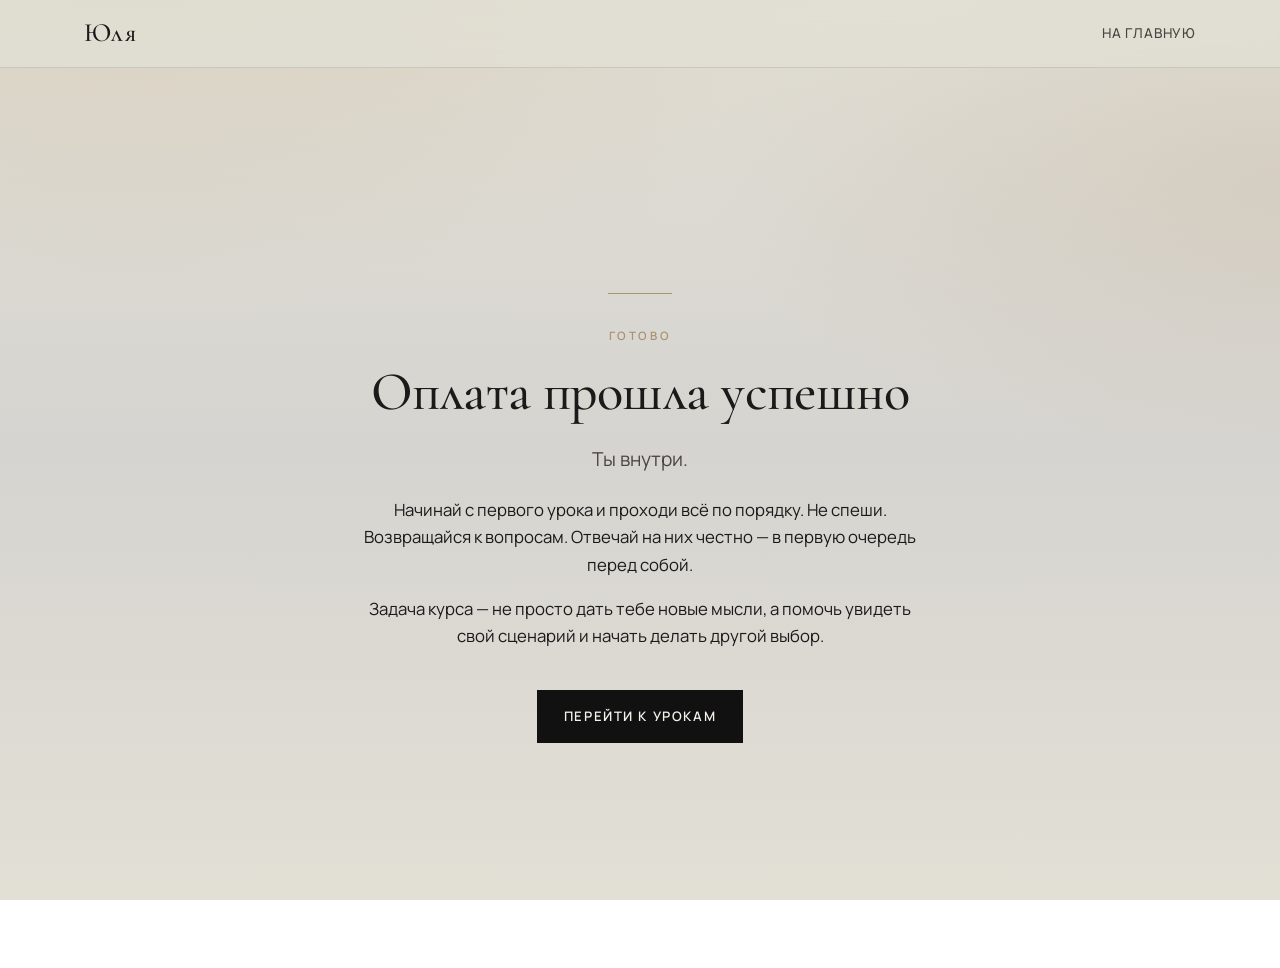
==== success.html @ bb906f4d "Add Yulia coaching landing page with favicon and optimized assets. Co-authored-by: Cursor <cursorage" ====
<!DOCTYPE html>
<html lang="ru">
  <head>
    <meta charset="UTF-8" />
    <meta name="viewport" content="width=device-width, initial-scale=1.0" />
    <title>Оплата прошла успешно — Юля</title>
    <meta
      name="description"
      content="Оплата прошла успешно. Начинай с первого урока курса."
    />
    <link rel="icon" href="favicon.ico" sizes="any" />
    <link rel="icon" href="favicon.svg" type="image/svg+xml" />
    <link rel="icon" href="favicon-32x32.png" type="image/png" sizes="32x32" />
    <link rel="icon" href="favicon-16x16.png" type="image/png" sizes="16x16" />
    <link rel="apple-touch-icon" href="apple-touch-icon.png" />
    <link rel="preconnect" href="https://fonts.googleapis.com" />
    <link rel="preconnect" href="https://fonts.gstatic.com" crossorigin />
    <link
      href="https://fonts.googleapis.com/css2?family=Cormorant+Garamond:ital,wght@0,400;0,500;1,400;1,500&family=Manrope:wght@400;500;600;700&display=swap"
      rel="stylesheet"
    />
    <link rel="stylesheet" href="css/styles.css" />
  </head>
  <body>
    <header class="site-header">
      <div class="container">
        <a class="brand" href="index.html">Юля</a>
        <nav class="nav">
          <a class="nav-link" href="index.html">На главную</a>
        </nav>
      </div>
    </header>

    <main class="success-page">
      <div class="success-card reveal is-visible">
        <div class="success-ornament" aria-hidden="true"></div>
        <p class="eyebrow">Готово</p>
        <h1>Оплата прошла успешно</h1>
        <p class="lead">Ты внутри.</p>
        <p>
          Начинай с первого урока и проходи всё по порядку. Не спеши.
          Возвращайся к вопросам. Отвечай на них честно — в первую очередь
          перед собой.
        </p>
        <p>
          Задача курса — не просто дать тебе новые мысли, а помочь увидеть свой
          сценарий и начать делать другой выбор.
        </p>
        <a class="btn js-lessons" href="#lessons">Перейти к урокам</a>
      </div>
    </main>

    <script src="js/main.js"></script>
  </body>
</html>
---- css/styles.css ----
/* ===== Design tokens ===== */
:root {
  --bg: #e2dfd5;
  --bg-soft: #d6d4d0;
  --surface: #d1c3ab;
  --accent: #beab93;
  --accent-deep: #aa9371;
  --ink: #1a1a1a;
  --ink-muted: #4a4540;
  --cta: #111111;
  --cta-text: #f5f2ec;
  --spark: #b91c1c;
  --line: rgba(26, 26, 26, 0.12);
  --overlay: linear-gradient(
    105deg,
    rgba(226, 223, 213, 0.92) 0%,
    rgba(226, 223, 213, 0.72) 38%,
    rgba(226, 223, 213, 0.15) 68%,
    transparent 100%
  );
  --overlay-mobile: linear-gradient(
    180deg,
    rgba(226, 223, 213, 0.55) 0%,
    rgba(26, 26, 26, 0.55) 100%
  );
  --font-display: "Cormorant Garamond", "Times New Roman", serif;
  --font-body: "Manrope", system-ui, sans-serif;
  --header-h: 4.25rem;
  --ease: cubic-bezier(0.22, 1, 0.36, 1);
  --max: 72rem;
}

*,
*::before,
*::after {
  box-sizing: border-box;
}

html {
  scroll-behavior: smooth;
  overflow-x: hidden;
  max-width: 100%;
}

body {
  margin: 0;
  overflow-x: hidden;
  max-width: 100%;
  font-family: var(--font-body);
  font-size: 1.05rem;
  line-height: 1.65;
  color: var(--ink);
  background:
    radial-gradient(ellipse 120% 80% at 10% -10%, rgba(209, 195, 171, 0.55), transparent 55%),
    radial-gradient(ellipse 90% 60% at 100% 20%, rgba(190, 171, 147, 0.28), transparent 50%),
    linear-gradient(180deg, var(--bg) 0%, var(--bg-soft) 50%, var(--bg) 100%);
  background-attachment: fixed;
  -webkit-font-smoothing: antialiased;
}

img {
  max-width: 100%;
  height: auto;
  display: block;
}

a {
  color: inherit;
  text-decoration: none;
}

button {
  font: inherit;
}

.container {
  width: 100%;
  max-width: var(--max);
  margin-inline: auto;
  padding-inline: 1.25rem;
}

/* ===== Typography ===== */
.eyebrow {
  font-family: var(--font-body);
  font-size: 0.72rem;
  font-weight: 600;
  letter-spacing: 0.22em;
  text-transform: uppercase;
  color: var(--accent-deep);
  margin: 0 0 1rem;
}

h1,
h2,
.display {
  font-family: var(--font-display);
  font-weight: 500;
  line-height: 1.15;
  letter-spacing: -0.01em;
  margin: 0 0 1.25rem;
}

h1 {
  font-size: clamp(2.4rem, 5.5vw, 4.25rem);
}

h2 {
  font-size: clamp(2rem, 4vw, 3.15rem);
}

.lead {
  font-size: clamp(1.05rem, 1.6vw, 1.2rem);
  color: var(--ink-muted);
  max-width: 36rem;
  margin: 0 0 1.75rem;
}

.punch {
  font-family: var(--font-display);
  font-size: clamp(1.35rem, 2.4vw, 1.85rem);
  font-style: italic;
  line-height: 1.35;
  color: var(--ink);
  margin: 1.75rem 0 0;
  max-width: 32rem;
}

p {
  margin: 0 0 1rem;
}

p:last-child {
  margin-bottom: 0;
}

/* ===== Header ===== */
.site-header {
  position: sticky;
  top: 0;
  z-index: 100;
  height: var(--header-h);
  display: flex;
  align-items: center;
  backdrop-filter: blur(14px);
  background: rgba(226, 223, 213, 0.78);
  border-bottom: 1px solid var(--line);
  transition: background 0.35s var(--ease), box-shadow 0.35s var(--ease);
}

.site-header.is-scrolled {
  background: rgba(226, 223, 213, 0.94);
  box-shadow: 0 8px 28px rgba(26, 26, 26, 0.06);
}

.site-header .container {
  display: flex;
  align-items: center;
  justify-content: space-between;
  gap: 1rem;
}

.brand {
  font-family: var(--font-display);
  font-size: 1.65rem;
  font-weight: 500;
  letter-spacing: 0.04em;
}

.nav {
  display: flex;
  align-items: center;
  gap: 1.5rem;
}

.nav-link {
  font-size: 0.85rem;
  font-weight: 500;
  letter-spacing: 0.06em;
  text-transform: uppercase;
  color: var(--ink-muted);
  transition: color 0.25s var(--ease);
}

.nav-link:hover {
  color: var(--ink);
}

/* ===== Buttons ===== */
.btn {
  display: inline-flex;
  align-items: center;
  justify-content: center;
  gap: 0.5rem;
  padding: 0.9rem 1.6rem;
  border: 1px solid transparent;
  background: var(--cta);
  color: var(--cta-text);
  font-size: 0.82rem;
  font-weight: 600;
  letter-spacing: 0.12em;
  text-transform: uppercase;
  cursor: pointer;
  transition:
    background 0.3s var(--ease),
    color 0.3s var(--ease),
    border-color 0.3s var(--ease),
    transform 0.3s var(--ease);
}

.btn:hover {
  background: var(--spark);
  color: #fff;
  transform: translateY(-2px);
}

.btn:active {
  transform: translateY(0);
}

.btn--ghost {
  background: transparent;
  color: var(--ink);
  border-color: rgba(26, 26, 26, 0.28);
}

.btn--ghost:hover {
  background: var(--ink);
  color: var(--cta-text);
  border-color: var(--ink);
}

.btn--sm {
  padding: 0.65rem 1.15rem;
  font-size: 0.72rem;
}

.btn-group {
  display: flex;
  flex-wrap: wrap;
  gap: 0.85rem;
}

/* ===== Hero ===== */
.hero {
  position: relative;
  min-height: calc(100svh - var(--header-h));
  display: grid;
  align-items: stretch;
  overflow: hidden;
}

.hero__media {
  position: absolute;
  inset: 0;
  z-index: 0;
}

.hero__media img {
  width: 100%;
  height: 100%;
  object-fit: cover;
  object-position: 68% center;
  transform: scale(1.04);
  transition: transform 1.4s var(--ease);
}

.hero.is-visible .hero__media img {
  transform: scale(1);
}

.hero__veil {
  position: absolute;
  inset: 0;
  z-index: 1;
  background: var(--overlay);
  pointer-events: none;
}

.hero__content {
  position: relative;
  z-index: 2;
  display: flex;
  flex-direction: column;
  justify-content: center;
  width: 100%;
  max-width: 34rem;
  margin: 0 auto;
  padding: 4.5rem 1.25rem 5rem;
}

.hero .brand-mark {
  font-family: var(--font-display);
  font-size: clamp(3rem, 8vw, 5.5rem);
  font-weight: 500;
  line-height: 0.95;
  margin: 0 0 1.5rem;
  letter-spacing: -0.02em;
}

.hero h1 {
  font-size: clamp(1.65rem, 3.2vw, 2.35rem);
  font-weight: 500;
  max-width: 18ch;
}

.hero .lead {
  color: var(--ink-muted);
}

/* ===== Sections ===== */
.section {
  padding: clamp(4.5rem, 9vw, 7.5rem) 0;
  position: relative;
  max-width: 100%;
  overflow-x: hidden;
}

.section--surface {
  background: color-mix(in srgb, var(--surface) 55%, transparent);
}

.section--deep {
  background: linear-gradient(
    160deg,
    color-mix(in srgb, var(--accent) 35%, var(--bg)) 0%,
    color-mix(in srgb, var(--surface) 50%, var(--bg-soft)) 100%
  );
}

.section--tight {
  padding-block: clamp(3.5rem, 7vw, 5.5rem);
}

#final {
  padding-bottom: calc(clamp(4rem, 8vw, 6rem) + env(safe-area-inset-bottom));
}

.split {
  display: grid;
  grid-template-columns: 1fr 1fr;
  gap: clamp(2rem, 5vw, 4.5rem);
  align-items: center;
}

.split--reverse .split__media {
  order: 2;
}

.split--reverse .split__text {
  order: 1;
}

.media-frame {
  position: relative;
  overflow: hidden;
  aspect-ratio: 3 / 4;
  background: var(--surface);
}

.media-frame img {
  width: 100%;
  height: 100%;
  object-fit: cover;
  transform: scale(1.06);
  transition: transform 1.2s var(--ease), opacity 0.8s var(--ease);
  opacity: 0.92;
}

.reveal.is-visible .media-frame img,
.media-frame.is-visible img {
  transform: scale(1);
  opacity: 1;
}

.media-frame--landscape {
  aspect-ratio: 4 / 5;
}

.rule {
  width: 3.5rem;
  height: 1px;
  background: var(--accent-deep);
  margin: 0 0 1.5rem;
  border: 0;
}

/* ===== Checklist ===== */
.check-list {
  list-style: none;
  margin: 1.5rem 0 0;
  padding: 0;
}

.check-list li {
  position: relative;
  padding: 1.15rem 0 1.15rem 1.5rem;
  border-top: 1px solid var(--line);
  color: var(--ink-muted);
  font-size: 1.05rem;
}

.check-list li:last-child {
  border-bottom: 1px solid var(--line);
}

.check-list li::before {
  content: "";
  position: absolute;
  left: 0;
  top: 1.55rem;
  width: 0.45rem;
  height: 0.45rem;
  border-radius: 50%;
  background: var(--accent-deep);
}

.skills {
  list-style: none;
  margin: 1.75rem 0;
  padding: 0;
  display: grid;
  gap: 0.85rem;
}

.skills li {
  display: grid;
  grid-template-columns: auto 1fr;
  gap: 0.85rem;
  align-items: start;
  font-size: 1.05rem;
  color: var(--ink-muted);
}

.skills li span {
  font-family: var(--font-display);
  font-size: 1.25rem;
  color: var(--accent-deep);
  line-height: 1.2;
}

/* ===== Course / Price ===== */
.course-title {
  font-family: var(--font-display);
  font-size: clamp(1.5rem, 2.8vw, 2.1rem);
  font-style: italic;
  line-height: 1.3;
  margin: 0 0 1.75rem;
  max-width: 28ch;
}

.price-block {
  display: grid;
  grid-template-columns: 1.2fr 0.8fr;
  gap: clamp(2rem, 5vw, 4rem);
  align-items: end;
}

.price {
  font-family: var(--font-display);
  font-size: clamp(3.5rem, 8vw, 5.5rem);
  font-weight: 500;
  line-height: 1;
  letter-spacing: -0.03em;
  margin: 0.5rem 0 1.25rem;
}

.price span {
  font-size: 0.45em;
  letter-spacing: 0;
}

.final {
  text-align: center;
  max-width: 40rem;
  margin-inline: auto;
}

.final h2 {
  margin-bottom: 1.5rem;
}

.final .btn-group {
  justify-content: center;
  margin-top: 2rem;
}

.final-note {
  margin-top: 1.25rem;
  font-size: 0.95rem;
  color: var(--ink-muted);
}

/* ===== Trust facts ===== */
.facts {
  display: grid;
  gap: 1.25rem;
  margin-top: 2rem;
}

.facts p {
  padding-left: 1.15rem;
  border-left: 2px solid var(--accent-deep);
  color: var(--ink-muted);
  margin: 0;
}

/* ===== Success page ===== */
.success-page {
  min-height: 100svh;
  display: grid;
  place-items: center;
  padding: 3rem 1.25rem;
}

.success-card {
  width: min(100%, 36rem);
  text-align: center;
}

.success-card h1 {
  font-size: clamp(2.2rem, 5vw, 3.4rem);
  margin-bottom: 1.25rem;
}

.success-card .lead {
  margin-inline: auto;
  margin-bottom: 1.25rem;
}

.success-card .btn {
  margin-top: 1.5rem;
}

.success-ornament {
  width: 4rem;
  height: 1px;
  background: var(--accent-deep);
  margin: 0 auto 2rem;
}

/* ===== Reveal motion ===== */
.reveal {
  opacity: 0;
  transform: translateY(28px);
  transition:
    opacity 0.85s var(--ease),
    transform 0.85s var(--ease);
}

.reveal.is-visible {
  opacity: 1;
  transform: translateY(0);
}

.reveal-delay-1 {
  transition-delay: 0.12s;
}

.reveal-delay-2 {
  transition-delay: 0.24s;
}

.reveal-delay-3 {
  transition-delay: 0.36s;
}

/* ===== Responsive ===== */
@media (max-width: 900px) {
  body {
    background-attachment: scroll;
  }

  .split,
  .split--reverse {
    grid-template-columns: 1fr;
  }

  .split--reverse .split__media,
  .split--reverse .split__text {
    order: initial;
  }

  .split__media {
    max-width: 28rem;
    margin-inline: auto;
    width: 100%;
  }

  .price-block {
    grid-template-columns: 1fr;
  }

  .nav-link {
    display: none;
  }

  .hero__veil {
    background: var(--overlay-mobile);
  }

  .hero__content {
    margin-left: auto;
    margin-right: auto;
    width: 100%;
    max-width: 34rem;
    padding:
      3rem
      max(1.25rem, env(safe-area-inset-right))
      4rem
      max(1.25rem, env(safe-area-inset-left));
    justify-content: flex-end;
    min-height: calc(100svh - var(--header-h));
  }

  .hero .brand-mark,
  .hero h1 {
    color: #f7f4ee;
  }

  .hero .lead {
    color: rgba(247, 244, 238, 0.88);
  }

  .hero .eyebrow {
    color: var(--surface);
  }

  .hero .btn--ghost {
    color: #f7f4ee;
    border-color: rgba(247, 244, 238, 0.45);
  }

  .hero .btn--ghost:hover {
    background: #f7f4ee;
    color: var(--ink);
  }

  .hero__media img {
    object-position: center top;
  }
}

@media (max-width: 520px) {
  .container {
    padding-inline: 1rem;
  }

  .btn-group {
    flex-direction: column;
    align-items: stretch;
  }

  .btn {
    width: 100%;
  }

  .hero .btn-group .btn {
    width: 100%;
  }
}

@media (prefers-reduced-motion: reduce) {
  html {
    scroll-behavior: auto;
  }

  .reveal,
  .hero__media img,
  .media-frame img,
  .btn {
    transition: none !important;
  }

  .reveal {
    opacity: 1;
    transform: none;
  }
}
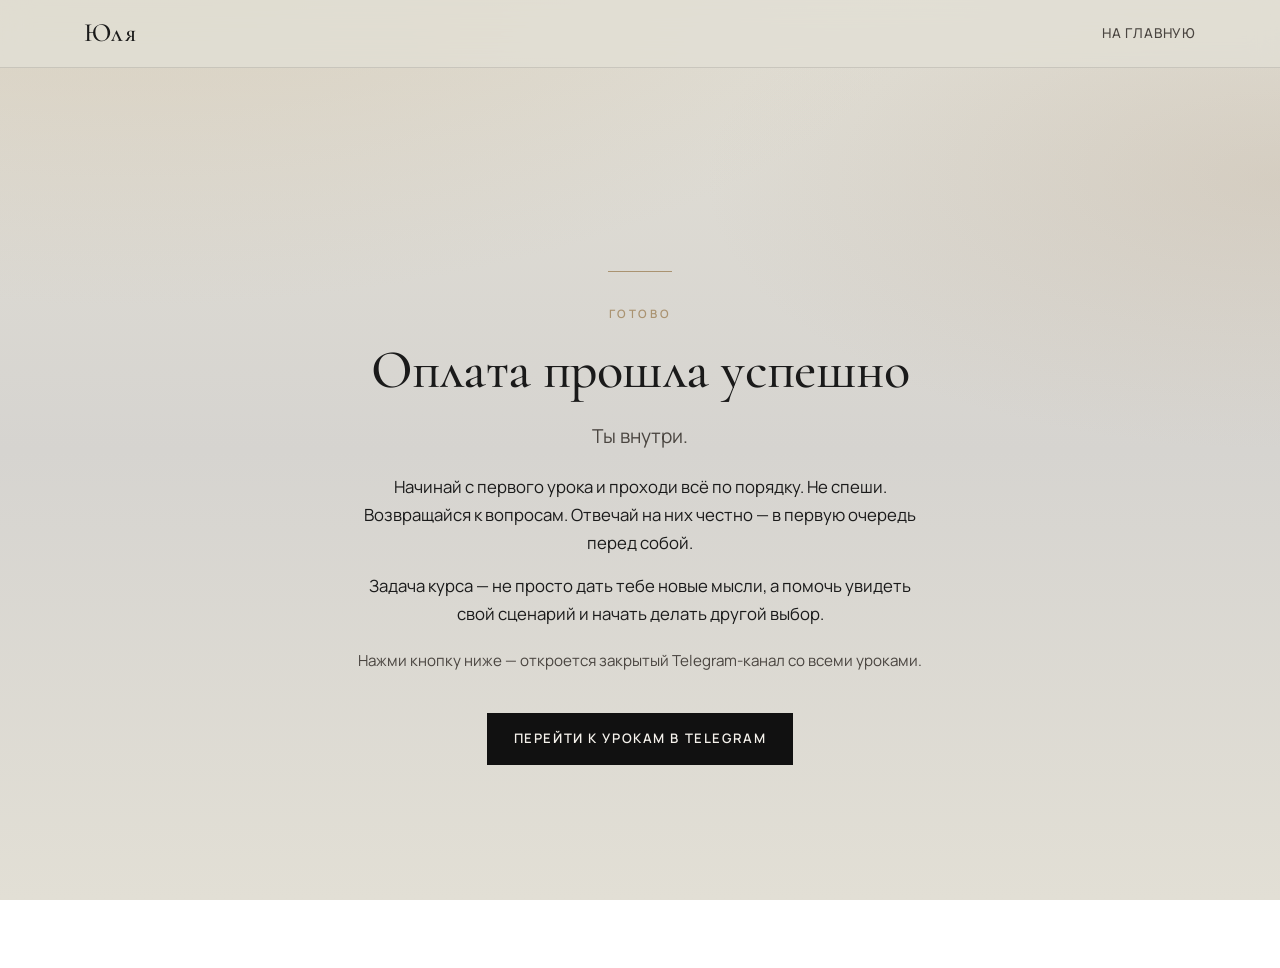
==== commit 557e8b87: "Add styled payment email modal, set test price to 100 RUB Co-authored-by: Cursor <cursoragent@cursor" ====
--- a/success.html
+++ b/success.html
@@ -46,7 +46,10 @@
           Задача курса — не просто дать тебе новые мысли, а помочь увидеть свой
           сценарий и начать делать другой выбор.
         </p>
-        <a class="btn js-lessons" href="#lessons">Перейти к урокам</a>
+        <p class="final-note">
+          Нажми кнопку ниже — откроется закрытый Telegram-канал со всеми уроками.
+        </p>
+        <a class="btn js-lessons" href="https://t.me/+JARHvPSqchhjZjBi">Перейти к урокам в Telegram</a>
       </div>
     </main>
 
--- a/css/styles.css
+++ b/css/styles.css
@@ -539,6 +539,128 @@
   margin: 0 auto 2rem;
 }
 
+/* ===== Payment modal ===== */
+.pay-modal {
+  position: fixed;
+  inset: 0;
+  z-index: 200;
+  display: flex;
+  align-items: center;
+  justify-content: center;
+  padding: 1.25rem;
+  opacity: 0;
+  visibility: hidden;
+  transition:
+    opacity 0.35s var(--ease),
+    visibility 0.35s var(--ease);
+}
+
+.pay-modal.is-open {
+  opacity: 1;
+  visibility: visible;
+}
+
+.pay-modal[hidden] {
+  display: flex;
+}
+
+.pay-modal__backdrop {
+  position: absolute;
+  inset: 0;
+  background: rgba(26, 26, 26, 0.45);
+  backdrop-filter: blur(6px);
+}
+
+.pay-modal__dialog {
+  position: relative;
+  width: min(100%, 26rem);
+  padding: 2rem 1.75rem 1.75rem;
+  background: var(--bg);
+  border: 1px solid var(--line);
+  box-shadow: 0 24px 64px rgba(26, 26, 26, 0.18);
+  transform: translateY(16px) scale(0.98);
+  transition: transform 0.35s var(--ease);
+}
+
+.pay-modal.is-open .pay-modal__dialog {
+  transform: translateY(0) scale(1);
+}
+
+.pay-modal__ornament {
+  width: 3rem;
+  height: 1px;
+  background: var(--accent-deep);
+  margin-bottom: 1.5rem;
+}
+
+.pay-modal__dialog h2 {
+  font-size: clamp(1.75rem, 4vw, 2.25rem);
+  margin-bottom: 0.75rem;
+}
+
+.pay-modal__text {
+  margin: 0 0 1.25rem;
+  color: var(--ink-muted);
+  font-size: 0.98rem;
+}
+
+.pay-modal__field {
+  display: block;
+  margin-bottom: 0.5rem;
+}
+
+.pay-modal__label {
+  display: block;
+  font-size: 0.72rem;
+  font-weight: 600;
+  letter-spacing: 0.14em;
+  text-transform: uppercase;
+  color: var(--accent-deep);
+  margin-bottom: 0.5rem;
+}
+
+.pay-modal__input {
+  width: 100%;
+  padding: 0.85rem 1rem;
+  border: 1px solid var(--line);
+  border-radius: 0;
+  background: rgba(255, 255, 255, 0.35);
+  color: var(--ink);
+  font: inherit;
+  transition: border-color 0.2s var(--ease), box-shadow 0.2s var(--ease);
+}
+
+.pay-modal__input:focus {
+  outline: none;
+  border-color: var(--accent-deep);
+  box-shadow: 0 0 0 3px rgba(190, 171, 147, 0.35);
+}
+
+.pay-modal__input.is-invalid {
+  border-color: var(--spark);
+}
+
+.pay-modal__error {
+  margin: 0 0 0.75rem;
+  font-size: 0.9rem;
+  color: var(--spark);
+}
+
+.pay-modal__actions {
+  display: flex;
+  flex-direction: column;
+  gap: 0.65rem;
+  margin-top: 1rem;
+}
+
+.pay-modal__cancel {
+  justify-content: center;
+}
+
+body.pay-modal-open {
+  overflow: hidden;
+}
+
 /* ===== Reveal motion ===== */
 .reveal {
   opacity: 0;
